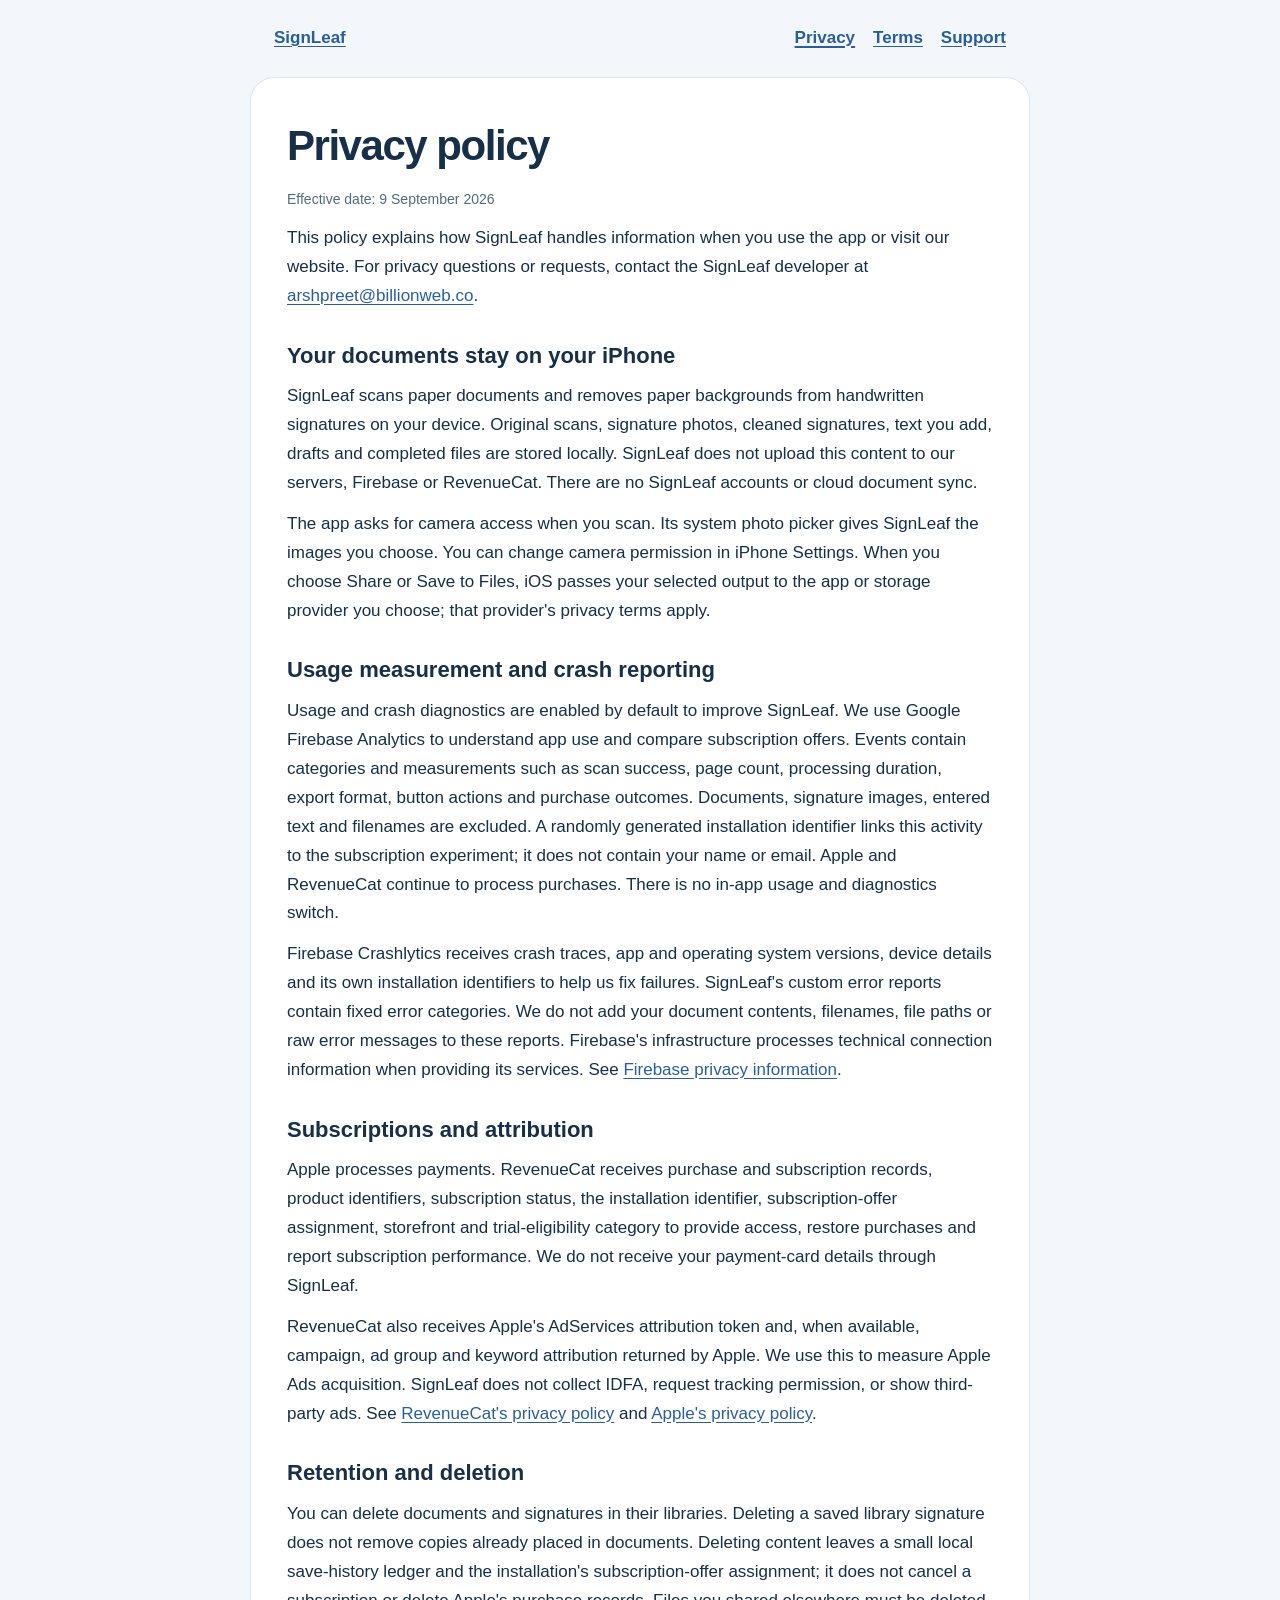
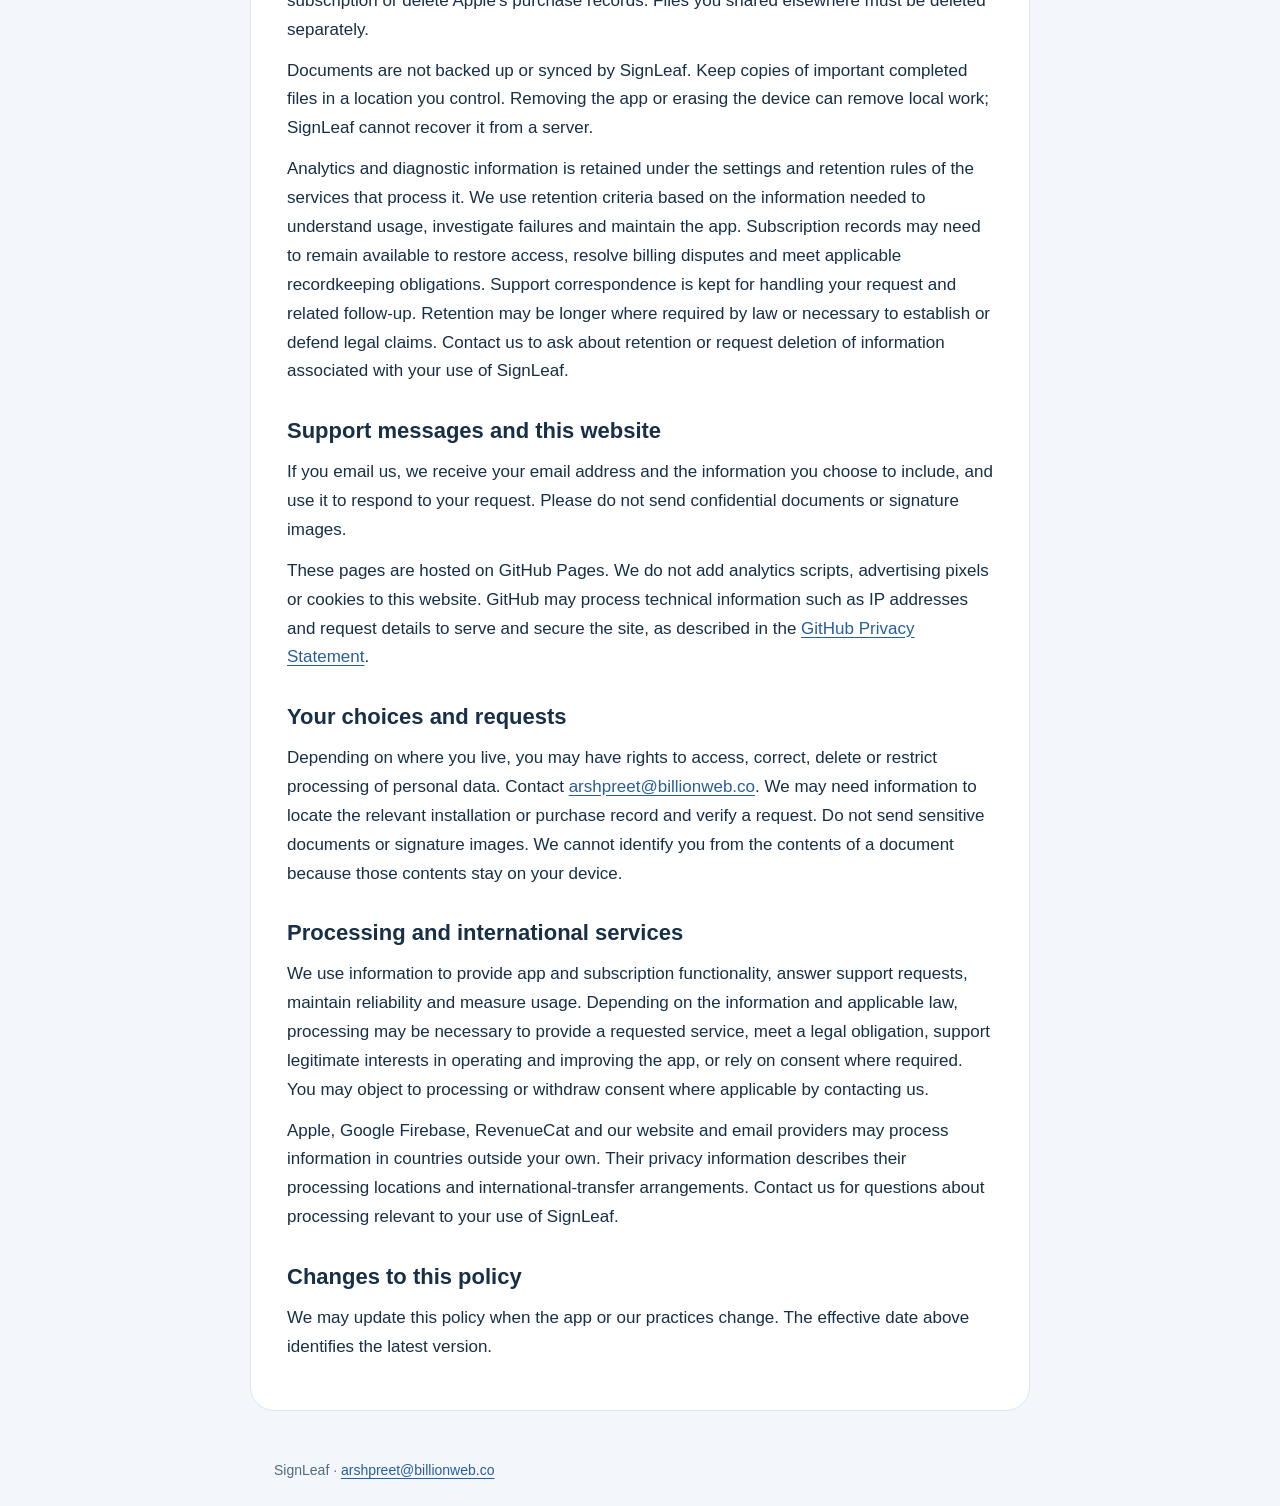
==== privacy.html @ 6eacf724 "Publish SignLeaf privacy, terms and support pages" ====
<!doctype html>
<html lang="en"><head><meta charset="utf-8"><meta name="viewport" content="width=device-width, initial-scale=1"><title>Privacy policy — SignLeaf</title><link rel="stylesheet" href="styles.css"></head><body><a class="skip" href="#main">Skip to content</a><header><a href="index.html" aria-label="SignLeaf home">SignLeaf</a><nav aria-label="Information"><a href="privacy.html" aria-current="page">Privacy</a><a href="terms.html">Terms</a><a href="support.html">Support</a></nav></header><main id="main"><h1>Privacy policy</h1>
<p class="muted">Effective date: 9 September 2026</p>
<p>This policy explains how SignLeaf handles information when you use the app or visit our website. For privacy questions or requests, contact the SignLeaf developer at <a href="mailto:arshpreet@billionweb.co">arshpreet@billionweb.co</a>.</p>
<h2>Your documents stay on your iPhone</h2>
<p>SignLeaf scans paper documents and removes paper backgrounds from handwritten signatures on your device. Original scans, signature photos, cleaned signatures, text you add, drafts and completed files are stored locally. SignLeaf does not upload this content to our servers, Firebase or RevenueCat. There are no SignLeaf accounts or cloud document sync.</p>
<p>The app asks for camera access when you scan. Its system photo picker gives SignLeaf the images you choose. You can change camera permission in iPhone Settings. When you choose Share or Save to Files, iOS passes your selected output to the app or storage provider you choose; that provider's privacy terms apply.</p>
<h2>Usage measurement and crash reporting</h2>
<p>Usage and crash diagnostics are enabled by default to improve SignLeaf. We use Google Firebase Analytics to understand app use and compare subscription offers. Events contain categories and measurements such as scan success, page count, processing duration, export format, button actions and purchase outcomes. Documents, signature images, entered text and filenames are excluded. A randomly generated installation identifier links this activity to the subscription experiment; it does not contain your name or email. Apple and RevenueCat continue to process purchases. There is no in-app usage and diagnostics switch.</p>
<p>Firebase Crashlytics receives crash traces, app and operating system versions, device details and its own installation identifiers to help us fix failures. SignLeaf's custom error reports contain fixed error categories. We do not add your document contents, filenames, file paths or raw error messages to these reports. Firebase's infrastructure processes technical connection information when providing its services. See <a href="https://firebase.google.com/support/privacy">Firebase privacy information</a>.</p>
<h2>Subscriptions and attribution</h2>
<p>Apple processes payments. RevenueCat receives purchase and subscription records, product identifiers, subscription status, the installation identifier, subscription-offer assignment, storefront and trial-eligibility category to provide access, restore purchases and report subscription performance. We do not receive your payment-card details through SignLeaf.</p>
<p>RevenueCat also receives Apple's AdServices attribution token and, when available, campaign, ad group and keyword attribution returned by Apple. We use this to measure Apple Ads acquisition. SignLeaf does not collect IDFA, request tracking permission, or show third-party ads. See <a href="https://www.revenuecat.com/privacy">RevenueCat's privacy policy</a> and <a href="https://www.apple.com/legal/privacy/">Apple's privacy policy</a>.</p>
<h2>Retention and deletion</h2>
<p>You can delete documents and signatures in their libraries. Deleting a saved library signature does not remove copies already placed in documents. Deleting content leaves a small local save-history ledger and the installation's subscription-offer assignment; it does not cancel a subscription or delete Apple's purchase records. Files you shared elsewhere must be deleted separately.</p>
<p>Documents are not backed up or synced by SignLeaf. Keep copies of important completed files in a location you control. Removing the app or erasing the device can remove local work; SignLeaf cannot recover it from a server.</p>
<p>Analytics and diagnostic information is retained under the settings and retention rules of the services that process it. We use retention criteria based on the information needed to understand usage, investigate failures and maintain the app. Subscription records may need to remain available to restore access, resolve billing disputes and meet applicable recordkeeping obligations. Support correspondence is kept for handling your request and related follow-up. Retention may be longer where required by law or necessary to establish or defend legal claims. Contact us to ask about retention or request deletion of information associated with your use of SignLeaf.</p>
<h2>Support messages and this website</h2><p>If you email us, we receive your email address and the information you choose to include, and use it to respond to your request. Please do not send confidential documents or signature images.</p><p>These pages are hosted on GitHub Pages. We do not add analytics scripts, advertising pixels or cookies to this website. GitHub may process technical information such as IP addresses and request details to serve and secure the site, as described in the <a href="https://docs.github.com/en/site-policy/privacy-policies/github-general-privacy-statement">GitHub Privacy Statement</a>.</p><h2>Your choices and requests</h2>
<p>Depending on where you live, you may have rights to access, correct, delete or restrict processing of personal data. Contact <a href="mailto:arshpreet@billionweb.co">arshpreet@billionweb.co</a>. We may need information to locate the relevant installation or purchase record and verify a request. Do not send sensitive documents or signature images. We cannot identify you from the contents of a document because those contents stay on your device.</p>
<h2>Processing and international services</h2><p>We use information to provide app and subscription functionality, answer support requests, maintain reliability and measure usage. Depending on the information and applicable law, processing may be necessary to provide a requested service, meet a legal obligation, support legitimate interests in operating and improving the app, or rely on consent where required. You may object to processing or withdraw consent where applicable by contacting us.</p><p>Apple, Google Firebase, RevenueCat and our website and email providers may process information in countries outside your own. Their privacy information describes their processing locations and international-transfer arrangements. Contact us for questions about processing relevant to your use of SignLeaf.</p><h2>Changes to this policy</h2><p>We may update this policy when the app or our practices change. The effective date above identifies the latest version.</p></main><footer>SignLeaf · <a href="mailto:arshpreet@billionweb.co">arshpreet@billionweb.co</a></footer></body></html>
---- styles.css ----
:root{color-scheme:light dark;--ink:#172f47;--muted:#526b80;--paper:#f3f7fb;--card:#fff;--blue:#285e9c;--line:#dce6ef}*{box-sizing:border-box}body{margin:0;background:var(--paper);color:var(--ink);font:17px/1.7 -apple-system,BlinkMacSystemFont,"Segoe UI",sans-serif}header,main,footer{max-width:780px;margin:auto;padding:24px}header{display:flex;justify-content:space-between;gap:18px;flex-wrap:wrap}header a{font-weight:650}nav{display:flex;gap:18px;flex-wrap:wrap}a{color:var(--blue);text-underline-offset:3px}main{background:var(--card);border:1px solid var(--line);border-radius:24px;padding:36px;margin-bottom:24px}h1{font-size:clamp(30px,6vw,42px);letter-spacing:-.035em;line-height:1.15;margin:8px 0 18px}h2{font-size:22px;line-height:1.35;margin:30px 0 10px}p{margin:12px 0}ul,ol{padding-left:24px}.muted,footer{color:var(--muted);font-size:14px}details{border-top:1px solid var(--line);padding:18px 0}summary{cursor:pointer;font-weight:650}a:focus-visible,summary:focus-visible{outline:3px solid var(--blue);outline-offset:4px}@media(max-width:600px){main{border-radius:0;border-left:0;border-right:0;padding:24px}}@media(prefers-color-scheme:dark){:root{--ink:#e6eff7;--muted:#aec0d0;--paper:#102234;--card:#172e43;--blue:#9bc7ff;--line:#344e64}}
a{overflow-wrap:anywhere}nav a[aria-current=page]{font-weight:700;text-decoration-thickness:2px}.contact{padding:20px;border:1px solid var(--line);border-radius:16px;margin:24px 0}.contact p{margin:6px 0}.skip{position:absolute;left:16px;top:-80px;background:var(--card);padding:8px 16px;z-index:1}.skip:focus{top:8px}.eyebrow{color:var(--muted);font-size:14px;letter-spacing:.08em;text-transform:uppercase}.page-links{display:grid;gap:12px;padding:0;list-style:none}.page-links a{display:block;border:1px solid var(--line);border-radius:14px;padding:18px;text-decoration:none}.page-links a:hover{background:var(--paper)}
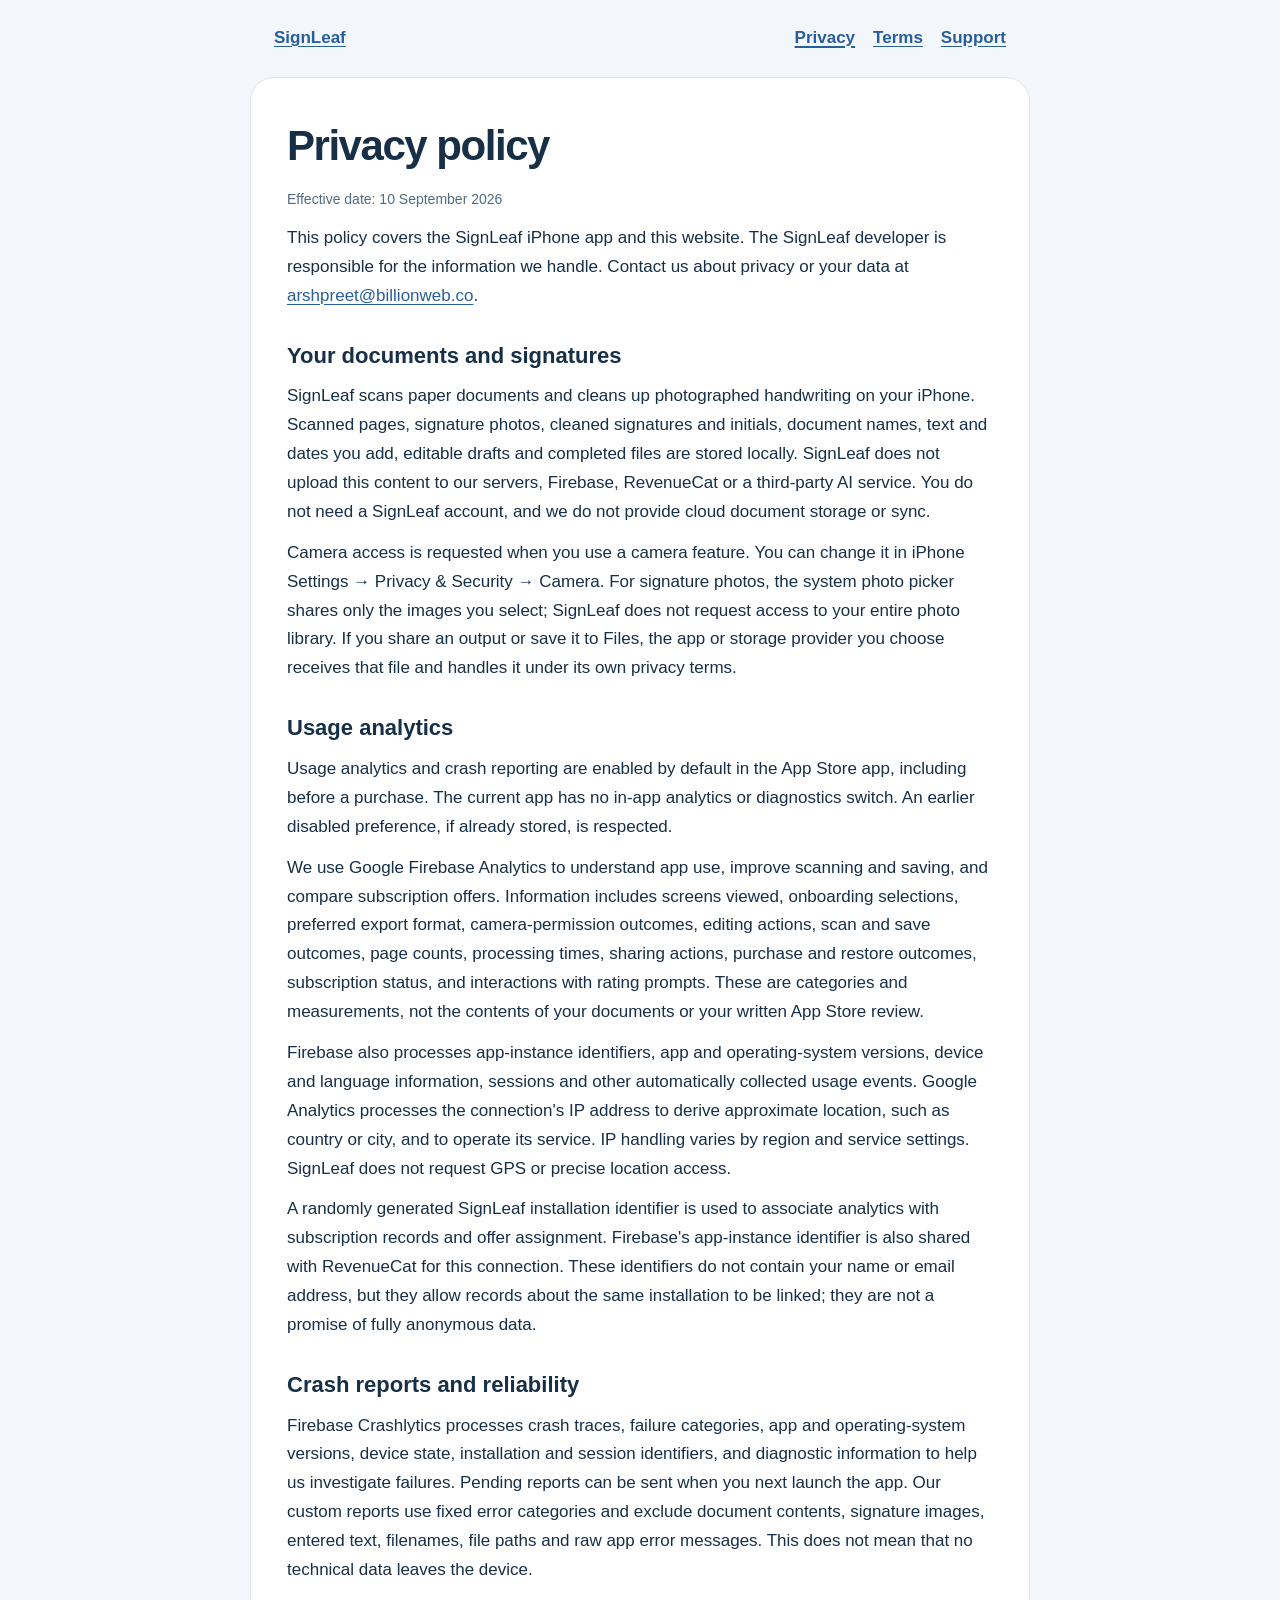
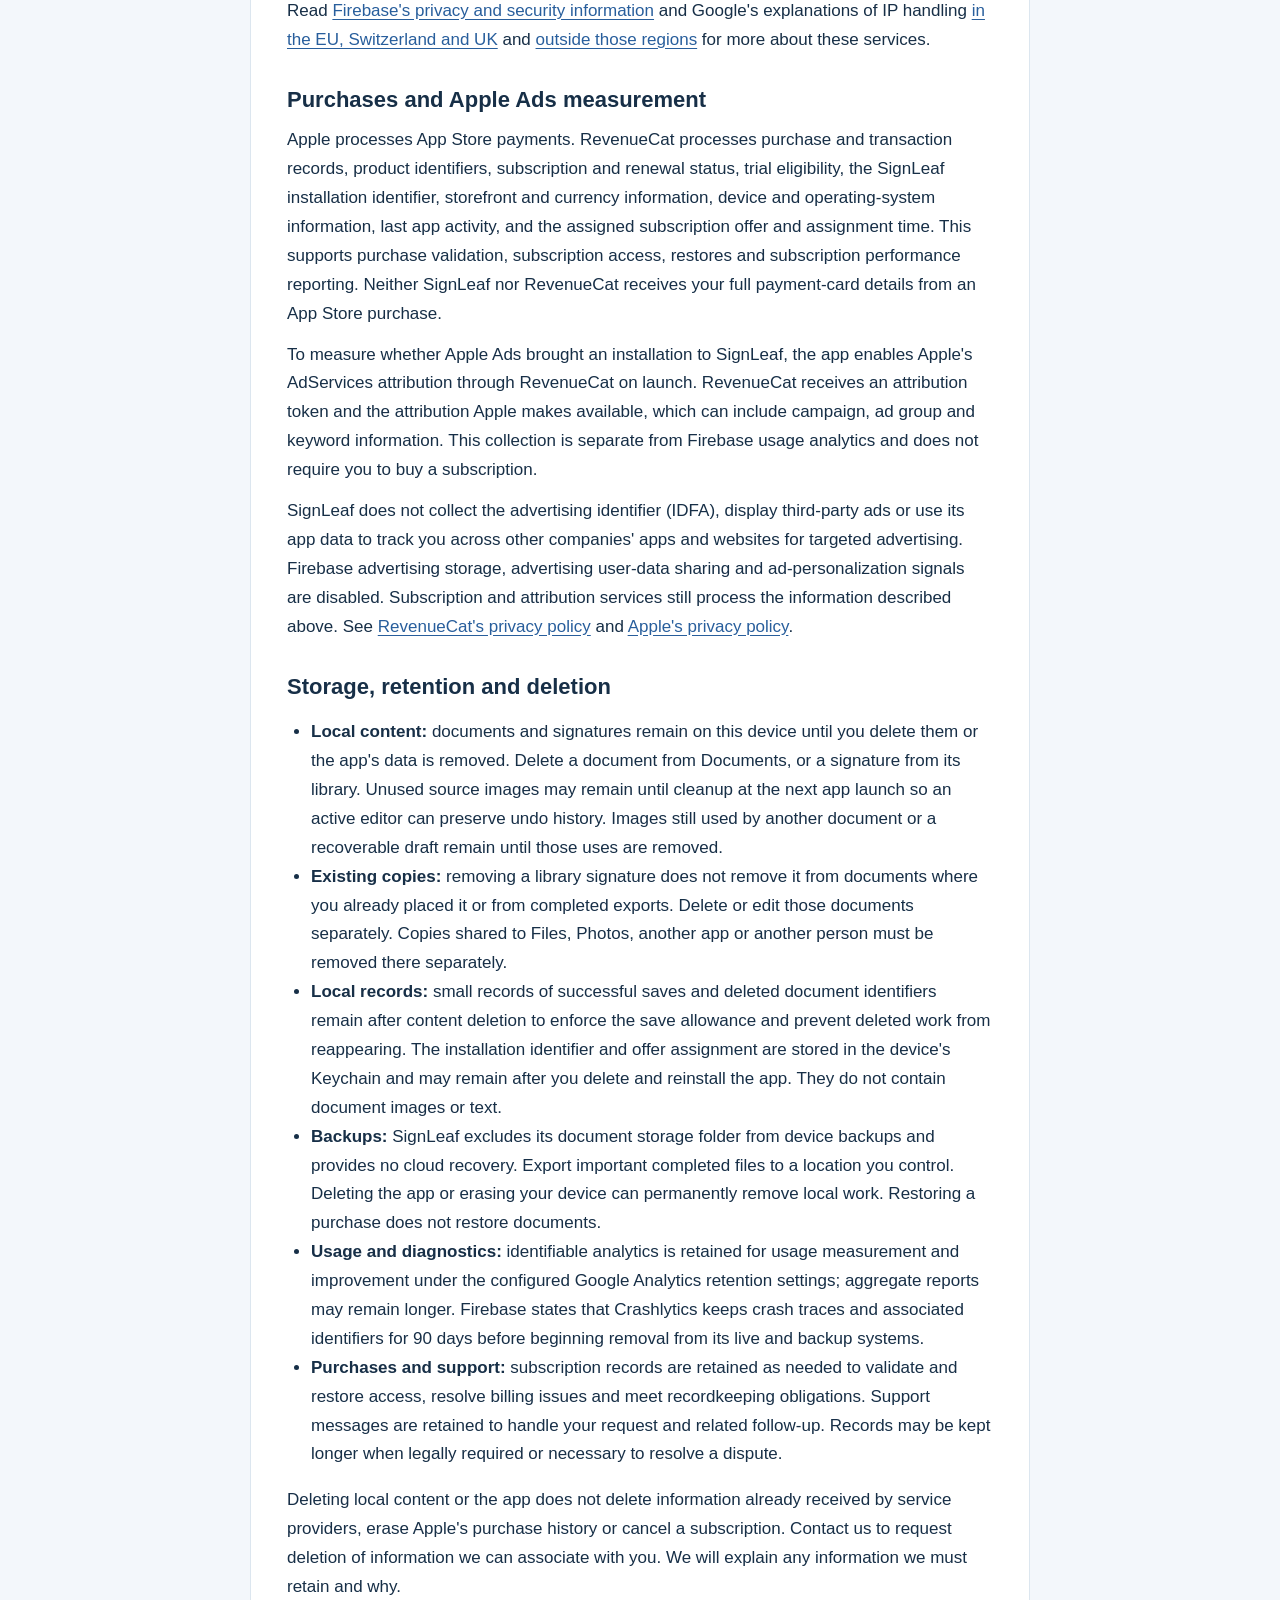
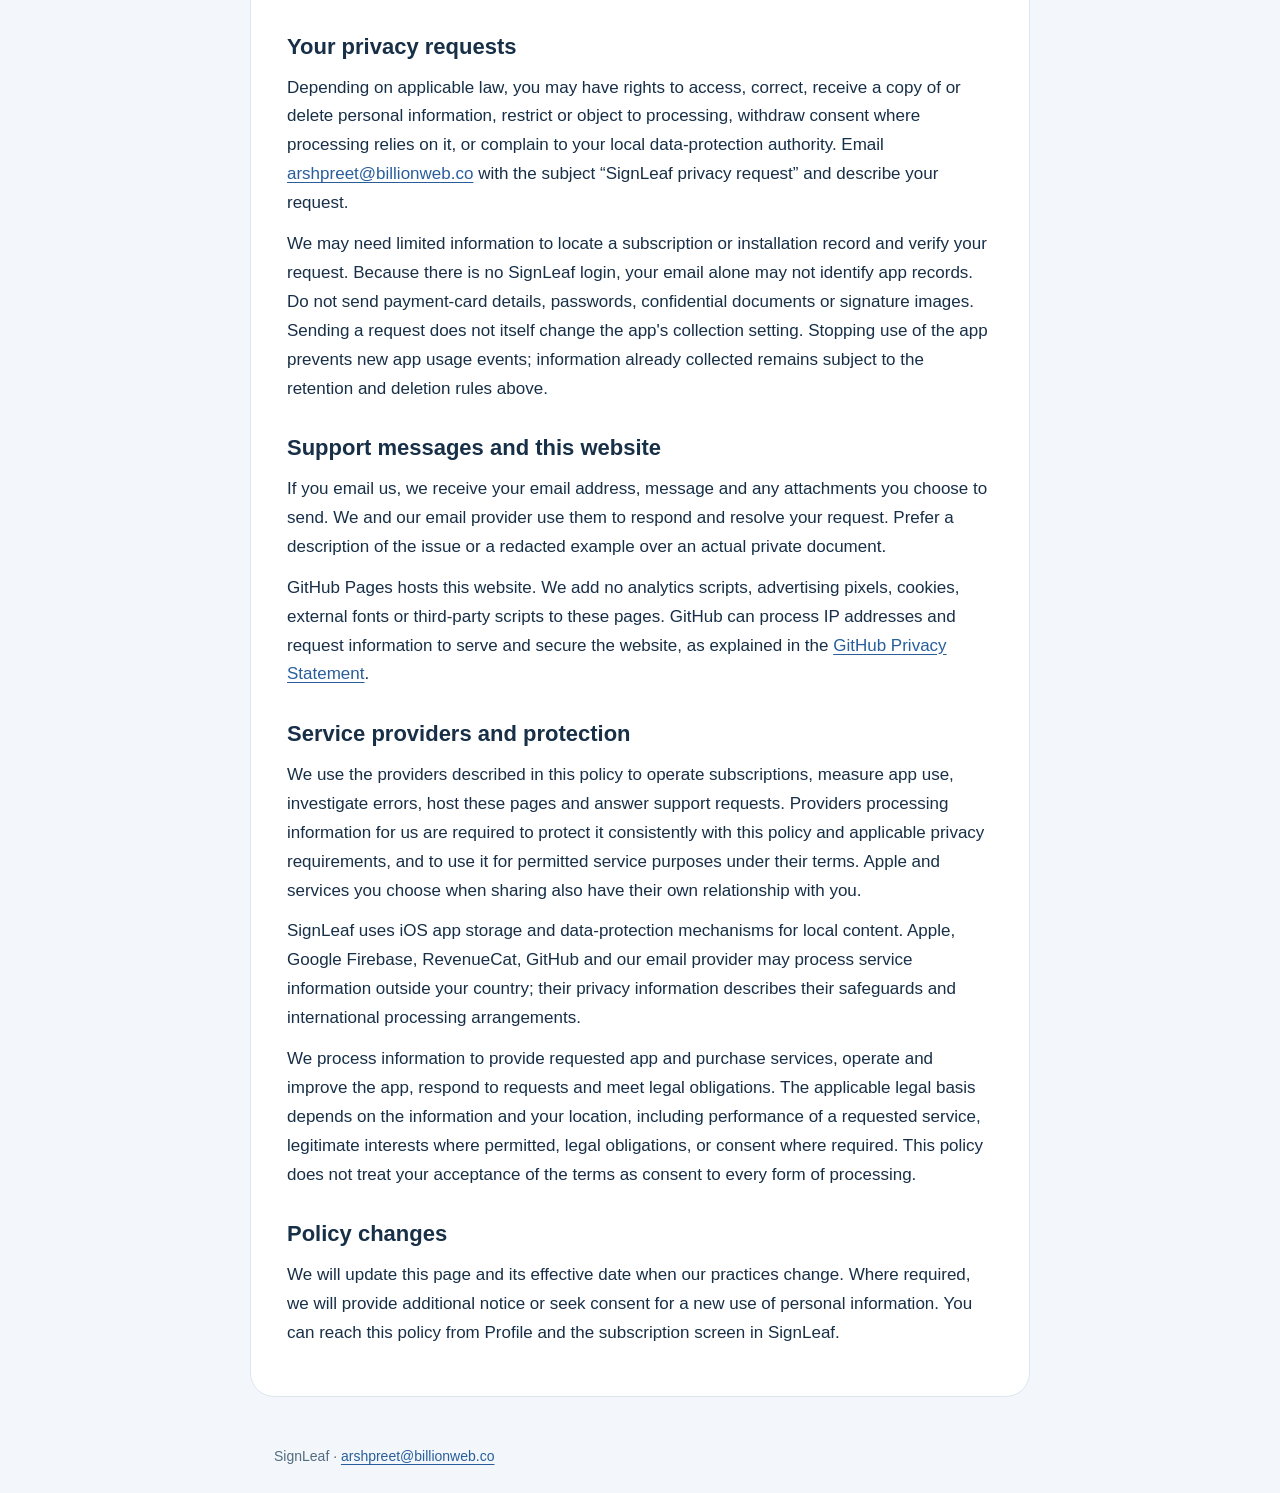
==== commit fd800c03: "Align legal and support pages with current SignLeaf behavior" ====
--- a/privacy.html
+++ b/privacy.html
@@ -1,20 +1,66 @@
 <!doctype html>
-<html lang="en"><head><meta charset="utf-8"><meta name="viewport" content="width=device-width, initial-scale=1"><title>Privacy policy — SignLeaf</title><link rel="stylesheet" href="styles.css"></head><body><a class="skip" href="#main">Skip to content</a><header><a href="index.html" aria-label="SignLeaf home">SignLeaf</a><nav aria-label="Information"><a href="privacy.html" aria-current="page">Privacy</a><a href="terms.html">Terms</a><a href="support.html">Support</a></nav></header><main id="main"><h1>Privacy policy</h1>
-<p class="muted">Effective date: 9 September 2026</p>
-<p>This policy explains how SignLeaf handles information when you use the app or visit our website. For privacy questions or requests, contact the SignLeaf developer at <a href="mailto:arshpreet@billionweb.co">arshpreet@billionweb.co</a>.</p>
-<h2>Your documents stay on your iPhone</h2>
-<p>SignLeaf scans paper documents and removes paper backgrounds from handwritten signatures on your device. Original scans, signature photos, cleaned signatures, text you add, drafts and completed files are stored locally. SignLeaf does not upload this content to our servers, Firebase or RevenueCat. There are no SignLeaf accounts or cloud document sync.</p>
-<p>The app asks for camera access when you scan. Its system photo picker gives SignLeaf the images you choose. You can change camera permission in iPhone Settings. When you choose Share or Save to Files, iOS passes your selected output to the app or storage provider you choose; that provider's privacy terms apply.</p>
-<h2>Usage measurement and crash reporting</h2>
-<p>Usage and crash diagnostics are enabled by default to improve SignLeaf. We use Google Firebase Analytics to understand app use and compare subscription offers. Events contain categories and measurements such as scan success, page count, processing duration, export format, button actions and purchase outcomes. Documents, signature images, entered text and filenames are excluded. A randomly generated installation identifier links this activity to the subscription experiment; it does not contain your name or email. Apple and RevenueCat continue to process purchases. There is no in-app usage and diagnostics switch.</p>
-<p>Firebase Crashlytics receives crash traces, app and operating system versions, device details and its own installation identifiers to help us fix failures. SignLeaf's custom error reports contain fixed error categories. We do not add your document contents, filenames, file paths or raw error messages to these reports. Firebase's infrastructure processes technical connection information when providing its services. See <a href="https://firebase.google.com/support/privacy">Firebase privacy information</a>.</p>
-<h2>Subscriptions and attribution</h2>
-<p>Apple processes payments. RevenueCat receives purchase and subscription records, product identifiers, subscription status, the installation identifier, subscription-offer assignment, storefront and trial-eligibility category to provide access, restore purchases and report subscription performance. We do not receive your payment-card details through SignLeaf.</p>
-<p>RevenueCat also receives Apple's AdServices attribution token and, when available, campaign, ad group and keyword attribution returned by Apple. We use this to measure Apple Ads acquisition. SignLeaf does not collect IDFA, request tracking permission, or show third-party ads. See <a href="https://www.revenuecat.com/privacy">RevenueCat's privacy policy</a> and <a href="https://www.apple.com/legal/privacy/">Apple's privacy policy</a>.</p>
-<h2>Retention and deletion</h2>
-<p>You can delete documents and signatures in their libraries. Deleting a saved library signature does not remove copies already placed in documents. Deleting content leaves a small local save-history ledger and the installation's subscription-offer assignment; it does not cancel a subscription or delete Apple's purchase records. Files you shared elsewhere must be deleted separately.</p>
-<p>Documents are not backed up or synced by SignLeaf. Keep copies of important completed files in a location you control. Removing the app or erasing the device can remove local work; SignLeaf cannot recover it from a server.</p>
-<p>Analytics and diagnostic information is retained under the settings and retention rules of the services that process it. We use retention criteria based on the information needed to understand usage, investigate failures and maintain the app. Subscription records may need to remain available to restore access, resolve billing disputes and meet applicable recordkeeping obligations. Support correspondence is kept for handling your request and related follow-up. Retention may be longer where required by law or necessary to establish or defend legal claims. Contact us to ask about retention or request deletion of information associated with your use of SignLeaf.</p>
-<h2>Support messages and this website</h2><p>If you email us, we receive your email address and the information you choose to include, and use it to respond to your request. Please do not send confidential documents or signature images.</p><p>These pages are hosted on GitHub Pages. We do not add analytics scripts, advertising pixels or cookies to this website. GitHub may process technical information such as IP addresses and request details to serve and secure the site, as described in the <a href="https://docs.github.com/en/site-policy/privacy-policies/github-general-privacy-statement">GitHub Privacy Statement</a>.</p><h2>Your choices and requests</h2>
-<p>Depending on where you live, you may have rights to access, correct, delete or restrict processing of personal data. Contact <a href="mailto:arshpreet@billionweb.co">arshpreet@billionweb.co</a>. We may need information to locate the relevant installation or purchase record and verify a request. Do not send sensitive documents or signature images. We cannot identify you from the contents of a document because those contents stay on your device.</p>
-<h2>Processing and international services</h2><p>We use information to provide app and subscription functionality, answer support requests, maintain reliability and measure usage. Depending on the information and applicable law, processing may be necessary to provide a requested service, meet a legal obligation, support legitimate interests in operating and improving the app, or rely on consent where required. You may object to processing or withdraw consent where applicable by contacting us.</p><p>Apple, Google Firebase, RevenueCat and our website and email providers may process information in countries outside your own. Their privacy information describes their processing locations and international-transfer arrangements. Contact us for questions about processing relevant to your use of SignLeaf.</p><h2>Changes to this policy</h2><p>We may update this policy when the app or our practices change. The effective date above identifies the latest version.</p></main><footer>SignLeaf · <a href="mailto:arshpreet@billionweb.co">arshpreet@billionweb.co</a></footer></body></html>
+<html lang="en">
+<head>
+  <meta charset="utf-8">
+  <meta name="viewport" content="width=device-width, initial-scale=1">
+  <meta name="description" content="How SignLeaf handles local documents, usage analytics, crash reports, subscriptions and privacy requests.">
+  <title>Privacy policy — SignLeaf</title>
+  <link rel="stylesheet" href="styles.css">
+</head>
+<body>
+<a class="skip" href="#main">Skip to content</a>
+<header><a href="index.html" aria-label="SignLeaf home">SignLeaf</a><nav aria-label="Information"><a href="privacy.html" aria-current="page">Privacy</a><a href="terms.html">Terms</a><a href="support.html">Support</a></nav></header>
+<main id="main">
+  <h1>Privacy policy</h1>
+  <p class="muted">Effective date: 10 September 2026</p>
+  <p>This policy covers the SignLeaf iPhone app and this website. The SignLeaf developer is responsible for the information we handle. Contact us about privacy or your data at <a href="mailto:arshpreet@billionweb.co">arshpreet@billionweb.co</a>.</p>
+
+  <h2>Your documents and signatures</h2>
+  <p>SignLeaf scans paper documents and cleans up photographed handwriting on your iPhone. Scanned pages, signature photos, cleaned signatures and initials, document names, text and dates you add, editable drafts and completed files are stored locally. SignLeaf does not upload this content to our servers, Firebase, RevenueCat or a third-party AI service. You do not need a SignLeaf account, and we do not provide cloud document storage or sync.</p>
+  <p>Camera access is requested when you use a camera feature. You can change it in iPhone Settings → Privacy &amp; Security → Camera. For signature photos, the system photo picker shares only the images you select; SignLeaf does not request access to your entire photo library. If you share an output or save it to Files, the app or storage provider you choose receives that file and handles it under its own privacy terms.</p>
+
+  <h2>Usage analytics</h2>
+  <p>Usage analytics and crash reporting are enabled by default in the App Store app, including before a purchase. The current app has no in-app analytics or diagnostics switch. An earlier disabled preference, if already stored, is respected.</p>
+  <p>We use Google Firebase Analytics to understand app use, improve scanning and saving, and compare subscription offers. Information includes screens viewed, onboarding selections, preferred export format, camera-permission outcomes, editing actions, scan and save outcomes, page counts, processing times, sharing actions, purchase and restore outcomes, subscription status, and interactions with rating prompts. These are categories and measurements, not the contents of your documents or your written App Store review.</p>
+  <p>Firebase also processes app-instance identifiers, app and operating-system versions, device and language information, sessions and other automatically collected usage events. Google Analytics processes the connection's IP address to derive approximate location, such as country or city, and to operate its service. IP handling varies by region and service settings. SignLeaf does not request GPS or precise location access.</p>
+  <p>A randomly generated SignLeaf installation identifier is used to associate analytics with subscription records and offer assignment. Firebase's app-instance identifier is also shared with RevenueCat for this connection. These identifiers do not contain your name or email address, but they allow records about the same installation to be linked; they are not a promise of fully anonymous data.</p>
+
+  <h2>Crash reports and reliability</h2>
+  <p>Firebase Crashlytics processes crash traces, failure categories, app and operating-system versions, device state, installation and session identifiers, and diagnostic information to help us investigate failures. Pending reports can be sent when you next launch the app. Our custom reports use fixed error categories and exclude document contents, signature images, entered text, filenames, file paths and raw app error messages. This does not mean that no technical data leaves the device.</p>
+  <p>Read <a href="https://firebase.google.com/support/privacy">Firebase's privacy and security information</a> and Google's explanations of IP handling <a href="https://support.google.com/analytics/answer/12017362">in the EU, Switzerland and UK</a> and <a href="https://support.google.com/analytics/answer/16871531">outside those regions</a> for more about these services.</p>
+
+  <h2>Purchases and Apple Ads measurement</h2>
+  <p>Apple processes App Store payments. RevenueCat processes purchase and transaction records, product identifiers, subscription and renewal status, trial eligibility, the SignLeaf installation identifier, storefront and currency information, device and operating-system information, last app activity, and the assigned subscription offer and assignment time. This supports purchase validation, subscription access, restores and subscription performance reporting. Neither SignLeaf nor RevenueCat receives your full payment-card details from an App Store purchase.</p>
+  <p>To measure whether Apple Ads brought an installation to SignLeaf, the app enables Apple's AdServices attribution through RevenueCat on launch. RevenueCat receives an attribution token and the attribution Apple makes available, which can include campaign, ad group and keyword information. This collection is separate from Firebase usage analytics and does not require you to buy a subscription.</p>
+  <p>SignLeaf does not collect the advertising identifier (IDFA), display third-party ads or use its app data to track you across other companies' apps and websites for targeted advertising. Firebase advertising storage, advertising user-data sharing and ad-personalization signals are disabled. Subscription and attribution services still process the information described above. See <a href="https://www.revenuecat.com/privacy">RevenueCat's privacy policy</a> and <a href="https://www.apple.com/legal/privacy/">Apple's privacy policy</a>.</p>
+
+  <h2>Storage, retention and deletion</h2>
+  <ul>
+    <li><strong>Local content:</strong> documents and signatures remain on this device until you delete them or the app's data is removed. Delete a document from Documents, or a signature from its library. Unused source images may remain until cleanup at the next app launch so an active editor can preserve undo history. Images still used by another document or a recoverable draft remain until those uses are removed.</li>
+    <li><strong>Existing copies:</strong> removing a library signature does not remove it from documents where you already placed it or from completed exports. Delete or edit those documents separately. Copies shared to Files, Photos, another app or another person must be removed there separately.</li>
+    <li><strong>Local records:</strong> small records of successful saves and deleted document identifiers remain after content deletion to enforce the save allowance and prevent deleted work from reappearing. The installation identifier and offer assignment are stored in the device's Keychain and may remain after you delete and reinstall the app. They do not contain document images or text.</li>
+    <li><strong>Backups:</strong> SignLeaf excludes its document storage folder from device backups and provides no cloud recovery. Export important completed files to a location you control. Deleting the app or erasing your device can permanently remove local work. Restoring a purchase does not restore documents.</li>
+    <li><strong>Usage and diagnostics:</strong> identifiable analytics is retained for usage measurement and improvement under the configured Google Analytics retention settings; aggregate reports may remain longer. Firebase states that Crashlytics keeps crash traces and associated identifiers for 90 days before beginning removal from its live and backup systems.</li>
+    <li><strong>Purchases and support:</strong> subscription records are retained as needed to validate and restore access, resolve billing issues and meet recordkeeping obligations. Support messages are retained to handle your request and related follow-up. Records may be kept longer when legally required or necessary to resolve a dispute.</li>
+  </ul>
+  <p>Deleting local content or the app does not delete information already received by service providers, erase Apple's purchase history or cancel a subscription. Contact us to request deletion of information we can associate with you. We will explain any information we must retain and why.</p>
+
+  <h2>Your privacy requests</h2>
+  <p>Depending on applicable law, you may have rights to access, correct, receive a copy of or delete personal information, restrict or object to processing, withdraw consent where processing relies on it, or complain to your local data-protection authority. Email <a href="mailto:arshpreet@billionweb.co?subject=SignLeaf%20privacy%20request">arshpreet@billionweb.co</a> with the subject “SignLeaf privacy request” and describe your request.</p>
+  <p>We may need limited information to locate a subscription or installation record and verify your request. Because there is no SignLeaf login, your email alone may not identify app records. Do not send payment-card details, passwords, confidential documents or signature images. Sending a request does not itself change the app's collection setting. Stopping use of the app prevents new app usage events; information already collected remains subject to the retention and deletion rules above.</p>
+
+  <h2>Support messages and this website</h2>
+  <p>If you email us, we receive your email address, message and any attachments you choose to send. We and our email provider use them to respond and resolve your request. Prefer a description of the issue or a redacted example over an actual private document.</p>
+  <p>GitHub Pages hosts this website. We add no analytics scripts, advertising pixels, cookies, external fonts or third-party scripts to these pages. GitHub can process IP addresses and request information to serve and secure the website, as explained in the <a href="https://docs.github.com/en/site-policy/privacy-policies/github-general-privacy-statement">GitHub Privacy Statement</a>.</p>
+
+  <h2>Service providers and protection</h2>
+  <p>We use the providers described in this policy to operate subscriptions, measure app use, investigate errors, host these pages and answer support requests. Providers processing information for us are required to protect it consistently with this policy and applicable privacy requirements, and to use it for permitted service purposes under their terms. Apple and services you choose when sharing also have their own relationship with you.</p>
+  <p>SignLeaf uses iOS app storage and data-protection mechanisms for local content. Apple, Google Firebase, RevenueCat, GitHub and our email provider may process service information outside your country; their privacy information describes their safeguards and international processing arrangements.</p>
+  <p>We process information to provide requested app and purchase services, operate and improve the app, respond to requests and meet legal obligations. The applicable legal basis depends on the information and your location, including performance of a requested service, legitimate interests where permitted, legal obligations, or consent where required. This policy does not treat your acceptance of the terms as consent to every form of processing.</p>
+
+  <h2>Policy changes</h2>
+  <p>We will update this page and its effective date when our practices change. Where required, we will provide additional notice or seek consent for a new use of personal information. You can reach this policy from Profile and the subscription screen in SignLeaf.</p>
+</main>
+<footer>SignLeaf · <a href="mailto:arshpreet@billionweb.co">arshpreet@billionweb.co</a></footer>
+</body>
+</html>
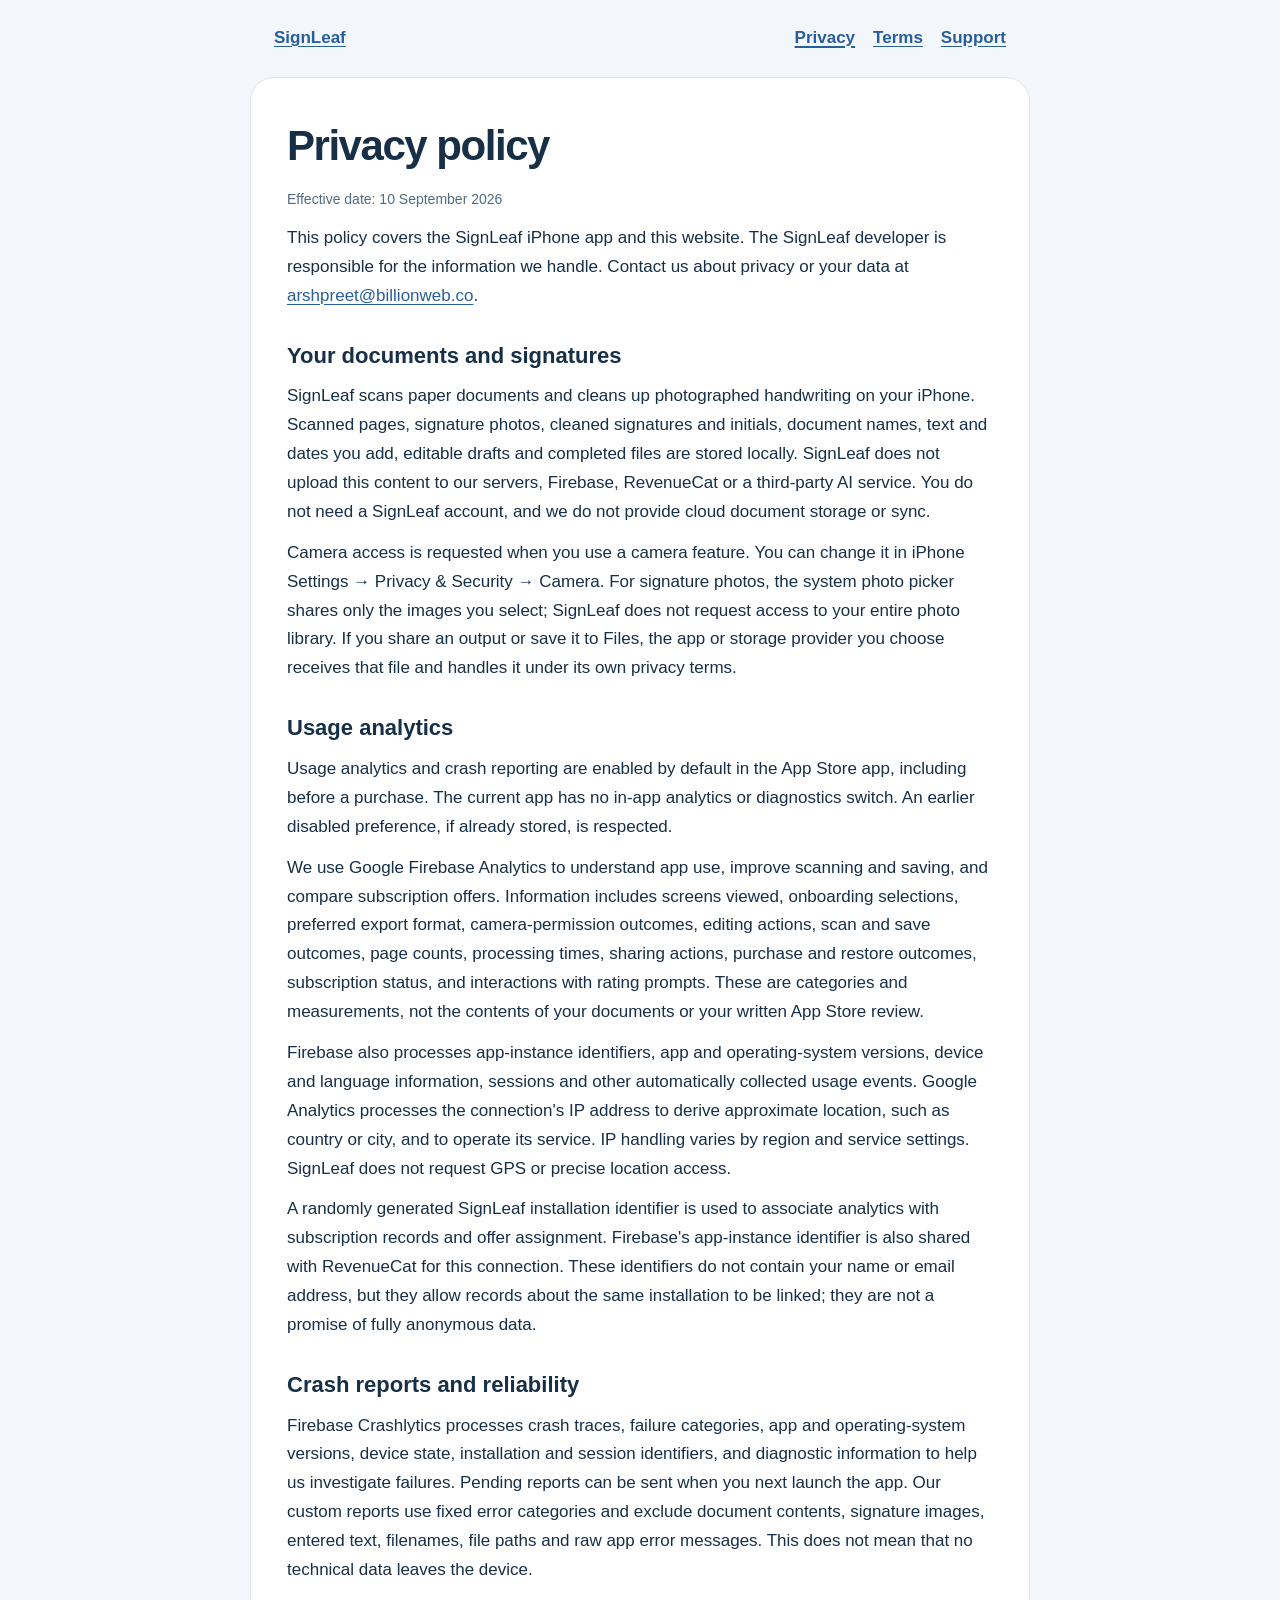
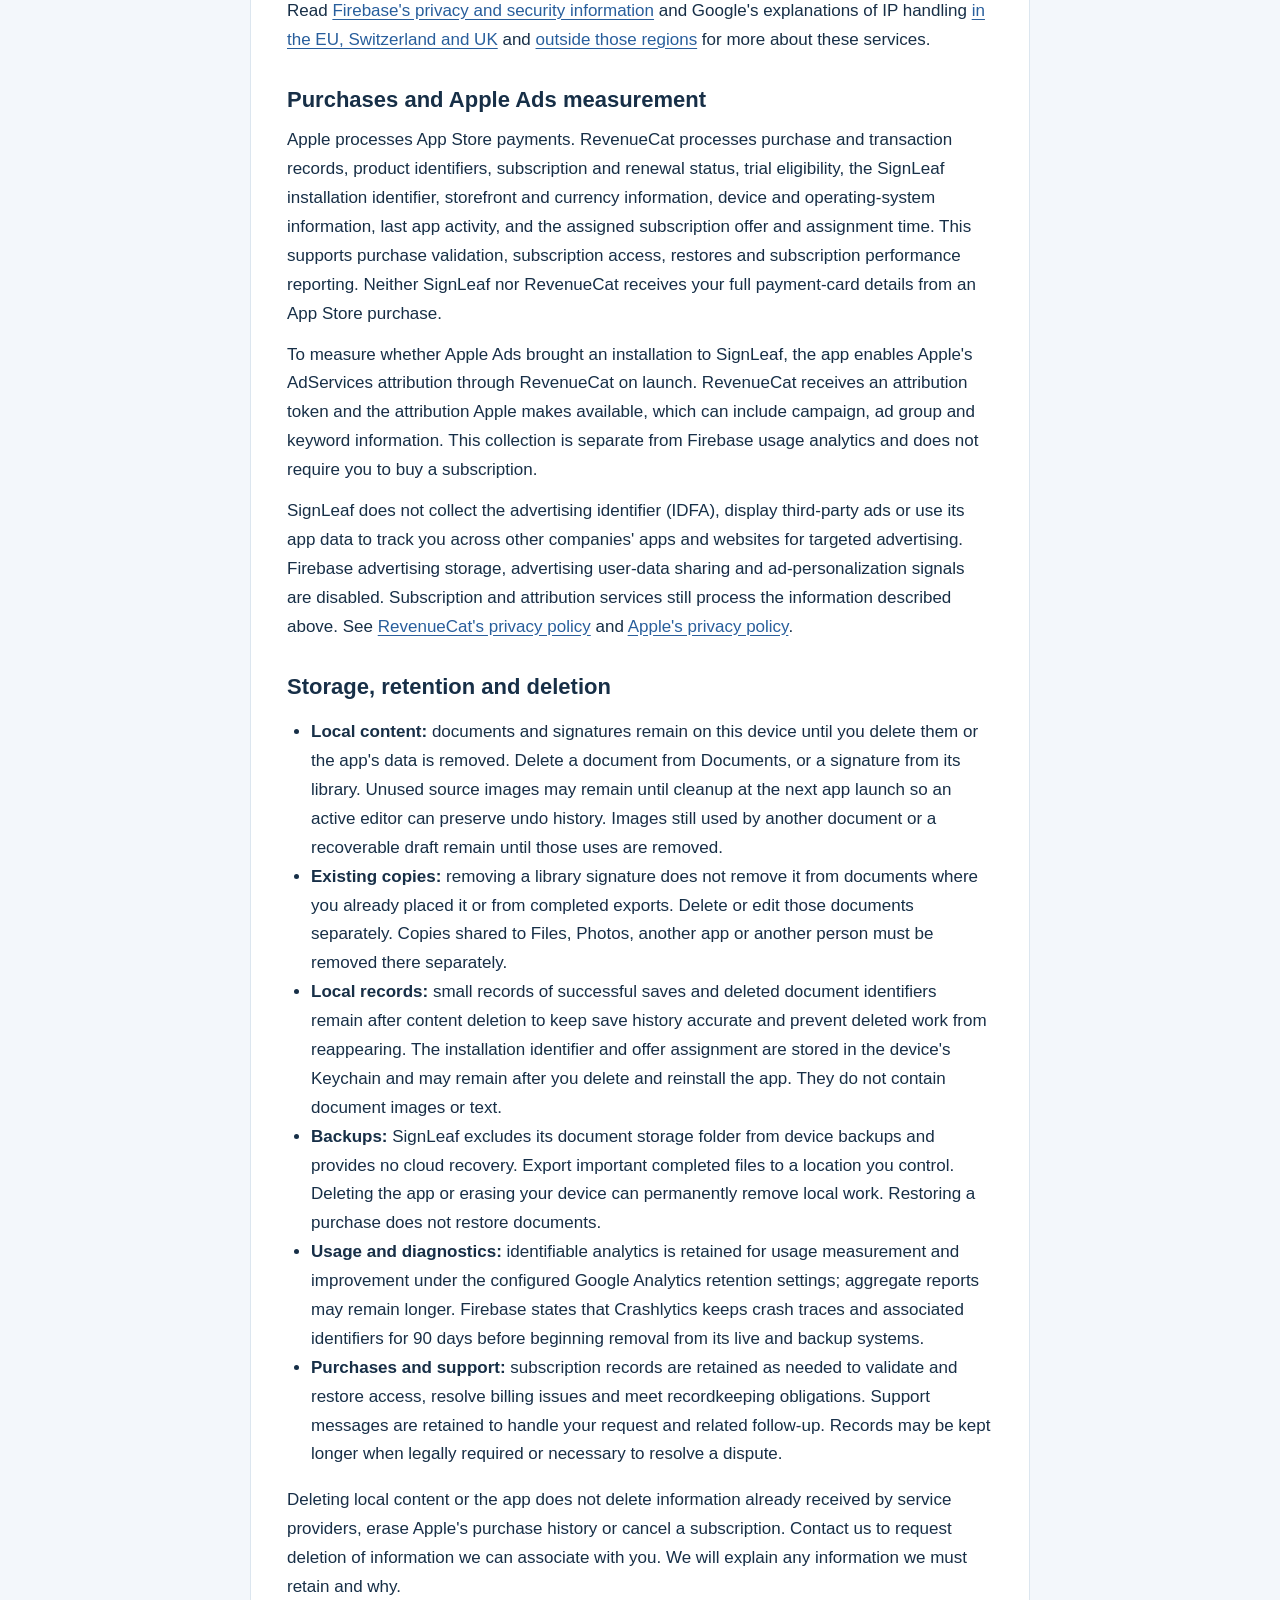
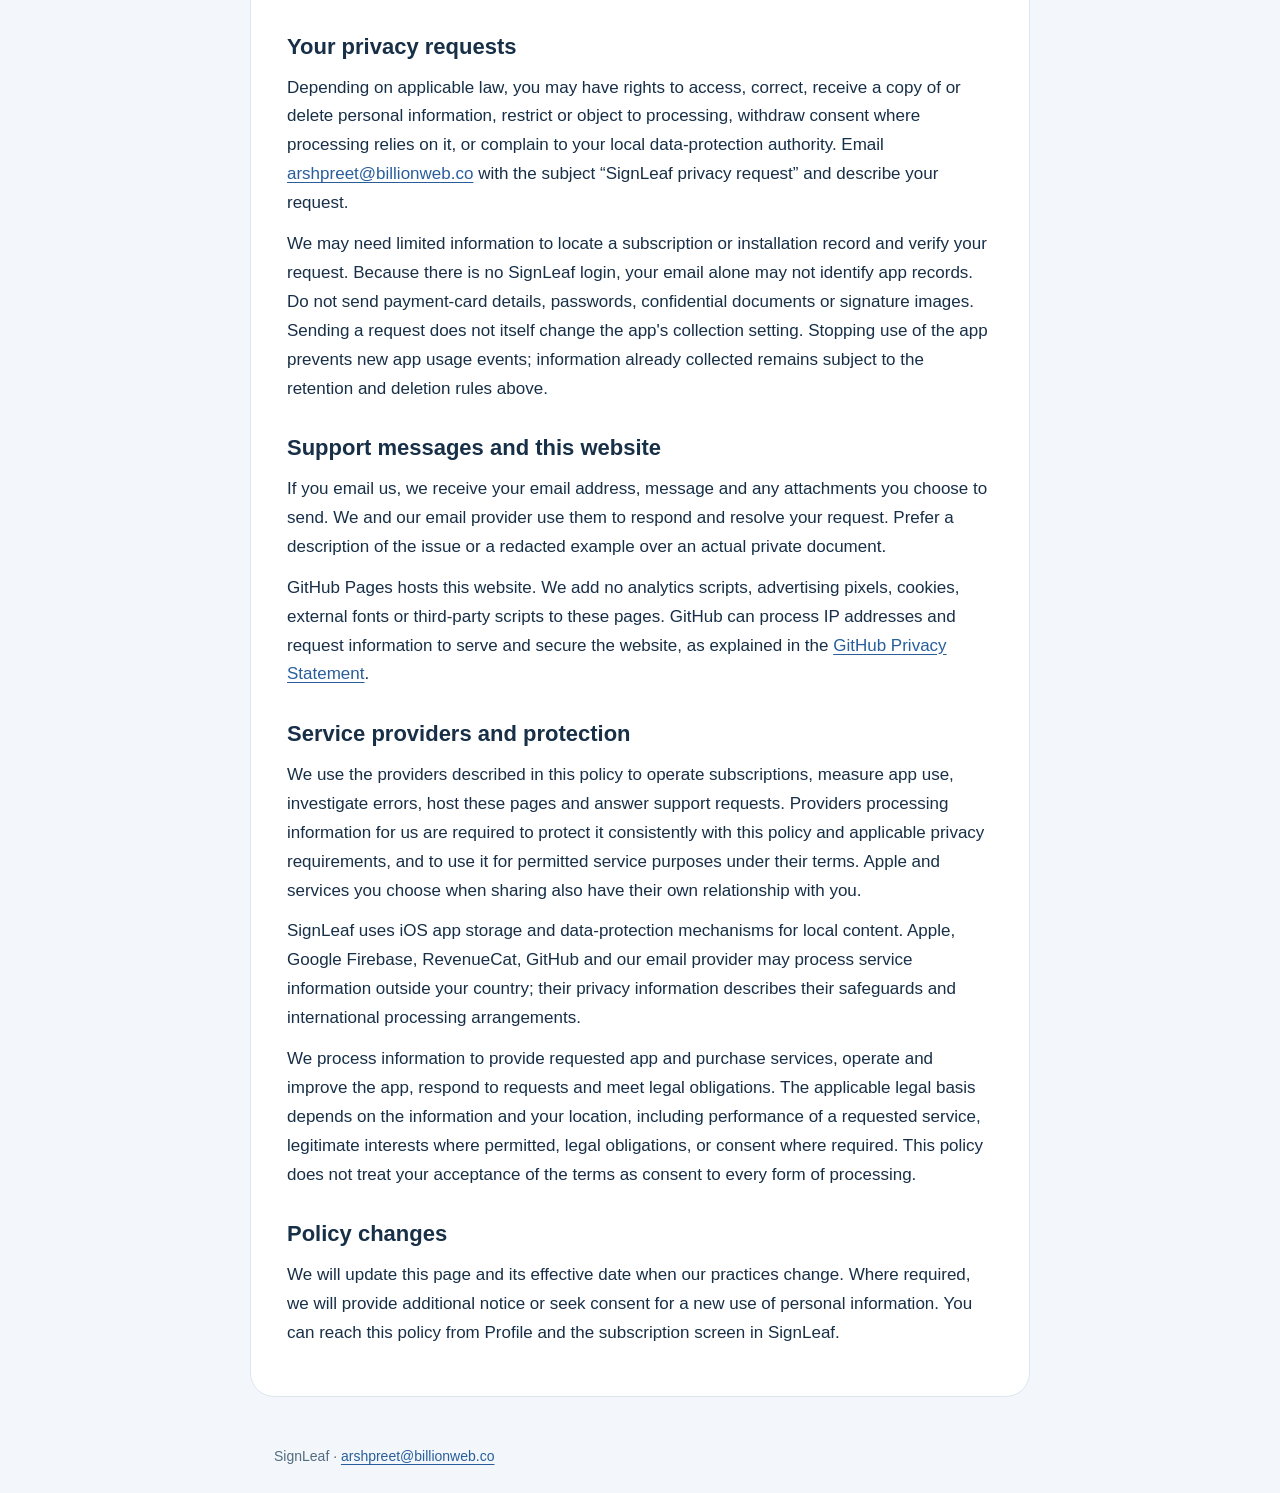
==== commit 20c27319: "Describe subscription only access from 1.0.5 Terms, Support and Privacy no longer mention the three " ====
--- a/privacy.html
+++ b/privacy.html
@@ -38,7 +38,7 @@
   <ul>
     <li><strong>Local content:</strong> documents and signatures remain on this device until you delete them or the app's data is removed. Delete a document from Documents, or a signature from its library. Unused source images may remain until cleanup at the next app launch so an active editor can preserve undo history. Images still used by another document or a recoverable draft remain until those uses are removed.</li>
     <li><strong>Existing copies:</strong> removing a library signature does not remove it from documents where you already placed it or from completed exports. Delete or edit those documents separately. Copies shared to Files, Photos, another app or another person must be removed there separately.</li>
-    <li><strong>Local records:</strong> small records of successful saves and deleted document identifiers remain after content deletion to enforce the save allowance and prevent deleted work from reappearing. The installation identifier and offer assignment are stored in the device's Keychain and may remain after you delete and reinstall the app. They do not contain document images or text.</li>
+    <li><strong>Local records:</strong> small records of successful saves and deleted document identifiers remain after content deletion to keep save history accurate and prevent deleted work from reappearing. The installation identifier and offer assignment are stored in the device's Keychain and may remain after you delete and reinstall the app. They do not contain document images or text.</li>
     <li><strong>Backups:</strong> SignLeaf excludes its document storage folder from device backups and provides no cloud recovery. Export important completed files to a location you control. Deleting the app or erasing your device can permanently remove local work. Restoring a purchase does not restore documents.</li>
     <li><strong>Usage and diagnostics:</strong> identifiable analytics is retained for usage measurement and improvement under the configured Google Analytics retention settings; aggregate reports may remain longer. Firebase states that Crashlytics keeps crash traces and associated identifiers for 90 days before beginning removal from its live and backup systems.</li>
     <li><strong>Purchases and support:</strong> subscription records are retained as needed to validate and restore access, resolve billing issues and meet recordkeeping obligations. Support messages are retained to handle your request and related follow-up. Records may be kept longer when legally required or necessary to resolve a dispute.</li>
